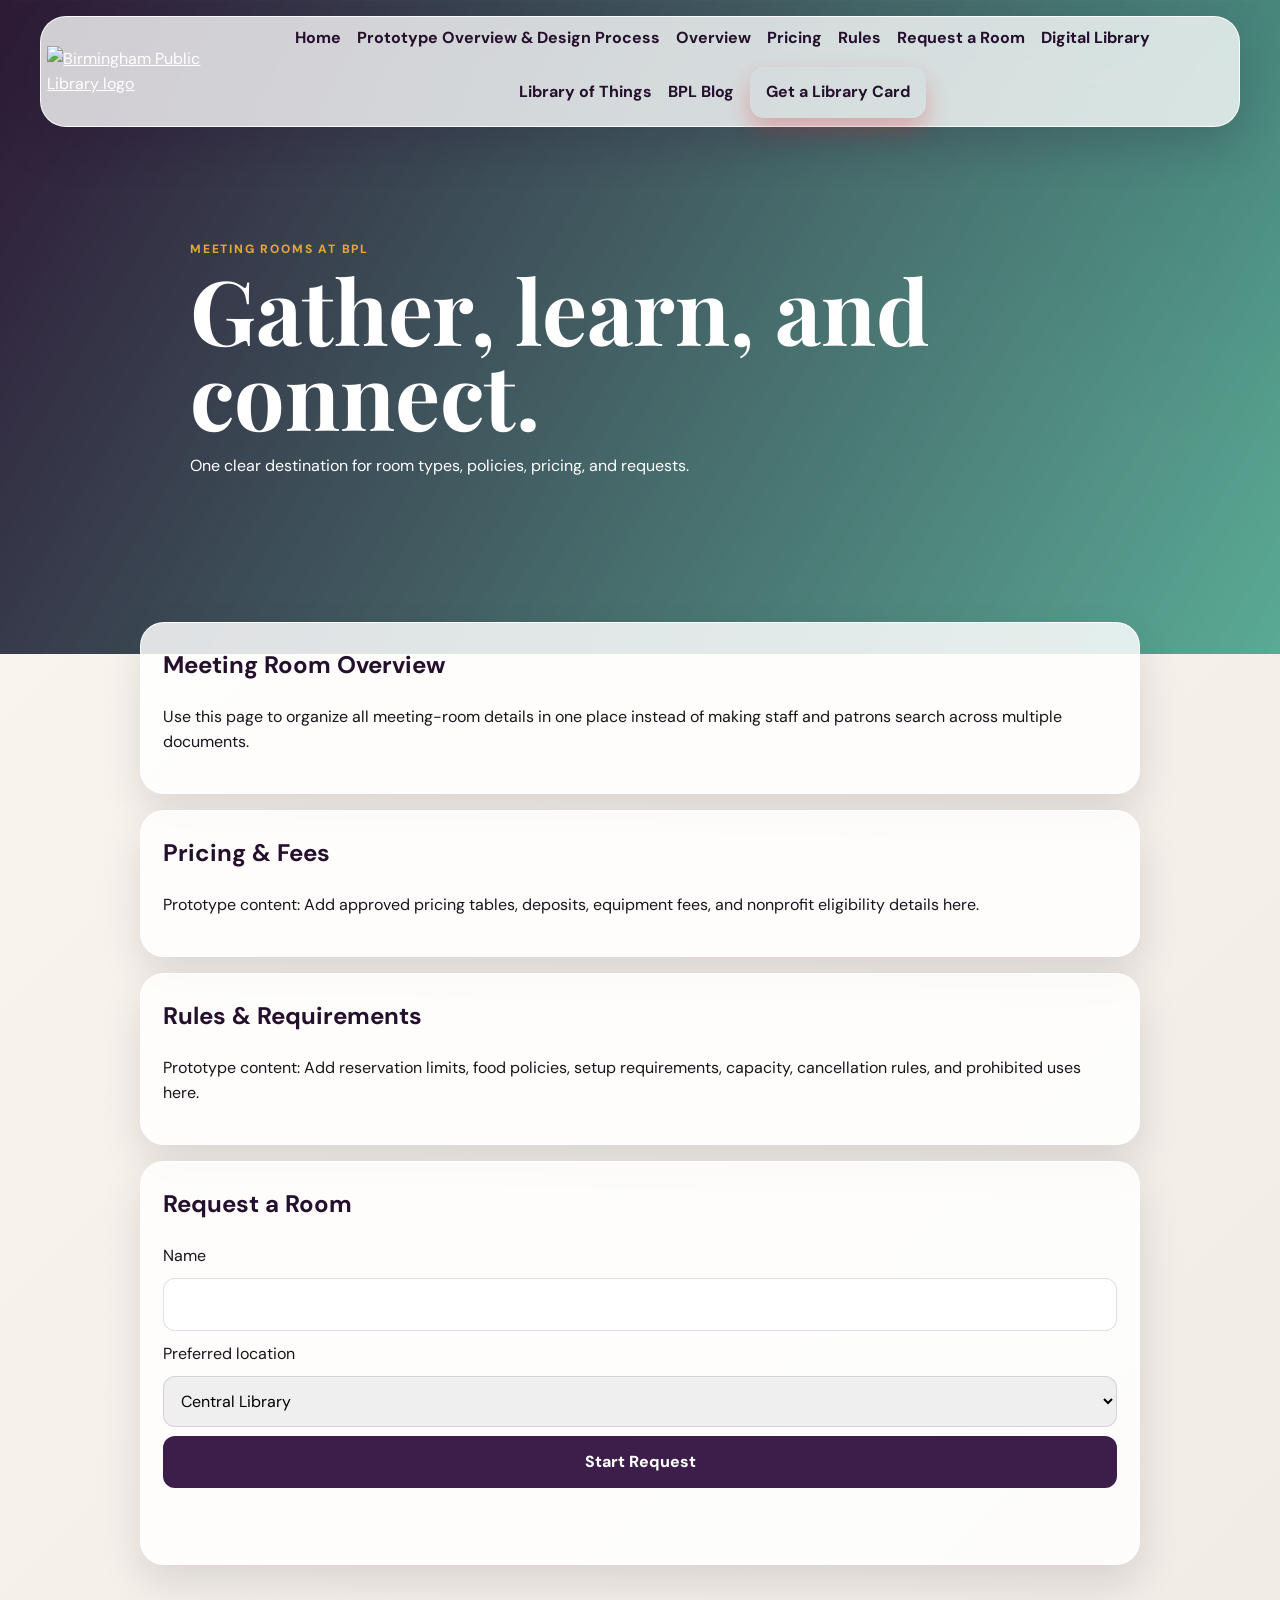
==== meeting-rooms.html @ 9a5f1c4a "Add files via upload Initial website prototype" ====
<!DOCTYPE html>
<html lang="en">
<head>
  <meta charset="UTF-8" />
  <meta name="viewport" content="width=device-width, initial-scale=1.0" />
  <title>BPL Meeting Rooms | Prototype</title>
  <link rel="stylesheet" href="styles.css" />
</head>
<body class="interior-page">
  <header class="interior-hero">
    <nav class="topbar" aria-label="Main navigation">
      <a class="brand" href="index.html">
        <img src="assets/bpl-logo.png" alt="Birmingham Public Library logo" />
      </a>
      <div class="nav-links open">
        <a href="index.html">Home</a>
        <a href="aboutbpl.html">Prototype Overview & Design Process</a>
        <a href="#overview">Overview</a>
        <a href="#pricing">Pricing</a>
        <a href="#rules">Rules</a>
        <a href="#request">Request a Room</a>
         <a href="index.html#digital">Digital Library</a>
        <a href="https://jeffa.na.iiivega.com/search?query=Library%20of%20Things&searchType=everything&pageSize=40&universalLimiterIds=at_library&pageNum=0" target="_blank"
   rel="noopener noreferrer">Library of Things</a>
        <a href="https://bplolinenews.blogspot.com/" target="_blank"
   rel="noopener noreferrer">BPL Blog</a>
        <a class="nav-cta" href="index.html#card">Get a Library Card</a>
      </div>
    </nav>

    <div class="interior-copy">
      <p class="eyebrow">Meeting rooms at BPL</p>
      <h1>Gather, learn, and connect.</h1>
      <p>One clear destination for room types, policies, pricing, and requests.</p>
    </div>
  </header>

  <main class="interior-main">
    <section class="interior-card" id="overview">
      <h2>Meeting Room Overview</h2>
      <p>Use this page to organize all meeting-room details in one place instead of making staff and patrons search across multiple documents.</p>
    </section>

    <section class="interior-card" id="pricing">
      <h2>Pricing & Fees</h2>
      <p>Prototype content: Add approved pricing tables, deposits, equipment fees, and nonprofit eligibility details here.</p>
    </section>

    <section class="interior-card" id="rules">
      <h2>Rules & Requirements</h2>
      <p>Prototype content: Add reservation limits, food policies, setup requirements, capacity, cancellation rules, and prohibited uses here.</p>
    </section>

    <section class="interior-card" id="request">
      <h2>Request a Room</h2>
      <form id="room-form">
        <label for="requester-name">Name</label>
        <input id="requester-name" type="text" required />

        <label for="room-location">Preferred location</label>
        <select id="room-location">
          <option>Central Library</option>
          <option>Five Points West</option>
          <option>Avondale Library</option>
        </select>

        <button type="submit">Start Request</button>
      </form>
      <p id="room-message" class="status-message" aria-live="polite"></p>
    </section>
  </main>

  <script>
    document.querySelector('#room-form').addEventListener('submit', function(event) {
      event.preventDefault();
      const name = document.querySelector('#requester-name').value.trim();
      document.querySelector('#room-message').textContent =
        `Thank you, ${name}. Your demo room request has started.`;
    });
  </script>

  <button
  id="back-to-top"
  class="back-to-top"
  type="button"
  aria-label="Back to top"
  title="Back to top"
>
  ↑
</button>
  <script src="script.js"></script>

</body>
</html>
---- styles.css ----
@import url('https://fonts.googleapis.com/css2?family=DM+Sans:wght@400;500;600;700&family=Playfair+Display:wght@700;800&display=swap');

:root {
  --bpl-red: #d71920;
  --plum: #3d1e4a;
  --plum-deep: #24102d;
  --jade: #1e8f74;
  --jade-dark: #126651;
  --teal: #1f6d7a;
  --gold: #e0a83a;
  --cream: #f6f0e8;
  --rose: #c66a72;
  --ink: #17151b;
  --muted: #69636e;
  --white: #ffffff;
  --glass: rgba(255,255,255,0.17);
  --glass-light: rgba(255,255,255,0.72);
  --glass-border: rgba(255,255,255,0.34);
  --shadow: 0 25px 70px rgba(36,16,45,0.22);
}

* {
  box-sizing: border-box;
}

html {
  scroll-behavior: smooth;
  scroll-padding-top: 10rem;
}

body {
  margin: 0;
  font-family: 'DM Sans', Arial, sans-serif;
  color: var(--ink);
  background:
    radial-gradient(circle at top left, rgba(61,30,74,0.22), transparent 30rem),
    radial-gradient(circle at top right, rgba(30,143,116,0.18), transparent 28rem),
    linear-gradient(135deg, #fbf7f0, #f4eee8 55%, #edf5f1);
  line-height: 1.6;
}

a {
  color: inherit;
}

button,
input,
select {
  font: inherit;
}

button {
  cursor: pointer;
}

.skip-link {
  position: absolute;
  left: -999px;
  top: 0;
  padding: 1rem;
  background: #000;
  color: #fff;
  z-index: 100;
}

.skip-link:focus {
  left: 1rem;
  top: 1rem;
}

.visually-hidden {
  position: absolute;
  width: 1px;
  height: 1px;
  overflow: hidden;
  clip: rect(0 0 0 0);
  white-space: nowrap;
}

.hero {
  min-height: 920px;
  padding: 10rem clamp(1rem, 4vw, 4rem) 8rem;
  color: #fff;
  position: relative;
  overflow: hidden;
  padding-bottom: 8rem;
  background:
    linear-gradient(120deg, rgba(36,16,45,0.96), rgba(61,30,74,0.86) 40%, rgba(30,143,116,0.72) 100%),
    url('Images/BPLPhotoBuilding.jpg');
  background-size: cover;
  background-position: center;
}

.hero::before {
  content: '';
  position: absolute;
  inset: 0;
  background:
    radial-gradient(circle at 75% 22%, rgba(224,168,58,0.32), transparent 16rem),
    radial-gradient(circle at 14% 72%, rgba(215,25,32,0.18), transparent 18rem);
}

.hero::after {
  content: '';
  position: absolute;
  left: -10%;
  right: -10%;
  bottom: -100px;
  height: 200px;
  background: #f4eee8;
  transform: rotate(-3deg);
}

.topbar {
  position: fixed;
  top: 1rem;
  left: 50%;
  transform: translateX(-50%);
  width: min(1200px, calc(100% - 2rem));
  z-index: 1000;
  display: grid;
  grid-template-columns: auto 1fr auto;
  gap: 1.3rem;
  align-items: center;
  background: rgba(255,255,255,0.78);
  border: 1px solid rgba(255,255,255,0.88);
  border-radius: 26px;
  padding: 0.5rem 0.4rem;
  box-shadow: 0 18px 45px rgba(36,16,45,0.2);
  backdrop-filter: blur(18px);
}

.brand img {
  display: block;
  width: 165px;
}

.nav-links {
  display: flex;
  justify-content: center;
  align-items: center;
  gap: 1rem;
  flex-wrap: wrap;
}

.nav-links > a,
.dropdown-toggle {
  border: none;
  background: transparent;
  text-decoration: none;
  color: var(--plum-deep);
  font-weight: 700;
}

.nav-links > a:hover,
.nav-links > a:focus,
.dropdown-toggle:hover,
.dropdown-toggle:focus {
  color: var(--bpl-red);
}

.dropdown {
  position: relative;
}

.dropdown-toggle::after {
  content: ' ▾';
}

.dropdown-menu {
  position: absolute;
  top: calc(100% - 1px);
  left: 0;
  min-width: 245px;
  display: none;
  padding: 0.55rem;
  border-radius: 18px;
  background: rgba(255,255,255,0.92);
  box-shadow: 0 20px 45px rgba(36,16,45,0.22);
  border: 1px solid rgba(61,30,74,0.12);
  backdrop-filter: blur(18px);
}

.dropdown:hover .dropdown-menu,
.dropdown:focus-within .dropdown-menu,
.dropdown.open .dropdown-menu {
  display: grid;
}

.dropdown-menu a {
  text-decoration: none;
  color: var(--plum-deep);
  padding: 0.7rem 0.8rem;
  border-radius: 12px;
  font-weight: 700;
}

.dropdown-menu a:hover,
.dropdown-menu a:focus {
  background: #f4ecf6;
  color: var(--bpl-red);
}

.nav-cta {
  text-decoration: none;
  padding: 0.8rem 1rem;
  color: #fff;
  background: var(--bpl-red);
  border-radius: 14px;
  font-weight: 800;
  box-shadow: 0 12px 25px rgba(215,25,32,0.28);
}

.menu-toggle {
  display: none;
  border: none;
  border-radius: 14px;
  background: var(--plum);
  color: #fff;
  padding: 0.75rem 0.9rem;
  font-weight: 800;
}

.hero-grid {
  position: relative;
  z-index: 4;
  max-width: 1260px;
  margin: 5.7rem auto 0;
  margin-top: clamp(4rem, 10vw, 6.5rem);
  padding-top: 4rem;
  display: grid;
  grid-template-columns: 1.1fr 1fr;
 gap: clamp(2rem, 5vw, 6rem);
  align-items: start;
}

.hero-copy {
  padding-top: 1rem;
}

.eyebrow {
  margin: 0 0 0.45rem;
  text-transform: uppercase;
  letter-spacing: 0.15em;
  font-size: 0.75rem;
  font-weight: 800;
  color: var(--gold);
}

.eyebrow.dark {
  color: var(--plum);
}

.eyebrow.light {
  color: #ffe3a3;
}

.hero-copy h1,
.section-heading h2,
.program-heading h2,
.feature-grid h2,
.blog-section h2,
.card-section h2 {
  font-family: 'Playfair Display', Georgia, serif;
}

.hero-copy h1 {
  margin: 0;
  max-width: 760px;
  font-size: clamp(3.3rem, 7vw, 6.7rem);
  line-height: 0.94;
}

.hero-text {
  max-width: 650px;
  font-size: clamp(1.05rem, 1.8vw, 1.3rem);
  color: rgba(255,255,255,0.9);
}

.hero-actions {
  display: flex;
  gap: 0.8rem;
  flex-wrap: wrap;
  margin-top: 1.5rem;
}

.button {
  display: inline-block;
  text-decoration: none;
  border-radius: 14px;
  padding: 0.9rem 1.1rem;
  font-weight: 800;
}

.button.primary {
  background: var(--gold);
  color: var(--plum-deep);
  box-shadow: 0 14px 32px rgba(224,168,58,0.28);
}

.button.secondary {
  background: #fff;
  color: var(--plum-deep);
}

.glass-button {
  border: 1px solid rgba(255,255,255,0.35);
  color: #fff;
  background: rgba(255,255,255,0.11);
  backdrop-filter: blur(14px);
}
S
.glass-panel {
  border-radius: 30px;
  padding: clamp(1.1rem, 3vw, 1.8rem);
  border: 1px solid var(--glass-border);
  box-shadow: var(--shadow);
  backdrop-filter: blur(20px);
}

#catalog {
    scroll-margin-top: 12rem;
}

.catalog-panel {
  background: rgba(255,255,255,0.72);
  color: var(--plum-deep);
  margin-top: -5rem;
}

.catalog-panel h2,
.wifi-card h2 {
  margin: 0 0 0.9rem;
  font-size: clamp(1.7rem, 3vw, 2.5rem);
}

.search-row {
  display: flex;
  gap: 0.6rem;
}

.search-row input {
  flex: 1;
  min-width: 0;
  border: 1px solid rgba(61,30,74,0.12);
  border-radius: 15px;
  padding: 1rem;
  background: rgba(255,255,255,0.9);
}

.search-row button {
  border: none;
  border-radius: 15px;
  padding: 0 1.2rem;
  background: var(--jade);
  color: #fff;
  font-weight: 800;
}

.quick-searches {
  display: flex;
  gap: 0.55rem;
  flex-wrap: wrap;
  margin-top: 0.8rem;
}

.quick-searches button {
  border: none;
  background: transparent;
  color: var(--plum);
  font-weight: 700;
}

.quick-searches button:hover,
.quick-searches button:focus {
  color: var(--bpl-red);
}

.wifi-card {
  grid-column: 2;
  display: grid;
  grid-template-columns: 1fr auto;
  gap: 1rem;
  align-items: center;
  padding: 1.4rem;
  border-radius: 30px;
  background:
    linear-gradient(135deg, rgba(30,143,116,0.92), rgba(31,109,122,0.86));
  box-shadow: var(--shadow);
}

.qr-wrap {
  text-align: center;
  background: #fff;
  padding: 0.75rem;
  border-radius: 20px;
}

.qr-wrap img {
  width: 135px;
  display: block;
}

.qr-wrap small {
  color: var(--plum-deep);
  font-weight: 800;
}

.status-message {
  min-height: 1.35em;
  font-weight: 700;
}

main {
  width: min(1260px, calc(100% - 2rem));
  margin: -3.2rem auto 0;
  position: relative;
  z-index: 7;
}

.utility-strip,
.program-section,
.card-section {
  background: rgba(255,255,255,0.78);
  border: 1px solid rgba(255,255,255,0.92);
  border-radius: 30px;
  padding: clamp(1.1rem, 3vw, 1.8rem);
  box-shadow: 0 24px 60px rgba(36,16,45,0.14);
  backdrop-filter: blur(15px);
}

section {
  scroll-margin-top: 10rem;
}

.section-heading {
  margin-bottom: 1rem;
}

.section-heading h2,
.program-heading h2 {
  margin: 0;
  color: var(--plum-deep);
  font-size: clamp(2rem, 4vw, 3.2rem);
}

.utility-grid {
  display: grid;
  grid-template-columns: repeat(6, 1fr);
  gap: 0.85rem;
}

.utility-card {
  min-height: 155px;
  display: block;
  text-decoration: none;
  color: #fff;
  border-radius: 24px;
  padding: 1rem;
  box-shadow: 0 18px 38px rgba(36,16,45,0.16);
  transition: transform 0.18s ease, box-shadow 0.18s ease;
}

.utility-card:hover,
.utility-card:focus {
  transform: translateY(-5px);
  box-shadow: 0 26px 52px rgba(36,16,45,0.25);
}

.utility-card span {
  display: block;
  font-size: 2rem;
  margin-bottom: 0.8rem;
}

.utility-card strong,
.utility-card small {
  display: block;
}

.utility-card small {
  opacity: 0.9;
}

.plum { background: linear-gradient(135deg, var(--plum), #6c3b78); }
.jade { background: linear-gradient(135deg, var(--jade-dark), var(--jade)); }
.gold { background: linear-gradient(135deg, #c58b1f, var(--gold)); color: var(--plum-deep); }
.rose { background: linear-gradient(135deg, #9a4851, var(--rose)); }
.ink { background: linear-gradient(135deg, #15151b, #3d3b42); }
.teal { background: linear-gradient(135deg, #19525e, var(--teal)); }

.program-section {
  margin-top: 2rem;
}

.program-heading {
  display: flex;
  justify-content: space-between;
  gap: 1.5rem;
  align-items: end;
}

.branch-filter span {
  display: block;
  font-weight: 700;
  margin-bottom: 0.35rem;
}

.branch-filter select {
  min-width: 220px;
  border: 1px solid rgba(61,30,74,0.14);
  border-radius: 14px;
  padding: 0.8rem;
  background: #fff;
}

.branch-grid {
  margin-top: 1.2rem;
  display: grid;
  grid-template-columns: repeat(3, 1fr);
  gap: 1rem;
}

.branch-card {
  position: relative;
  overflow: hidden;
  min-height: 235px;
  padding: 1.2rem;
  border-radius: 24px;
  background:
    linear-gradient(145deg, rgba(255,255,255,0.9), rgba(246,240,232,0.82));
  border: 1px solid rgba(61,30,74,0.09);
  box-shadow: 0 16px 35px rgba(36,16,45,0.10);
}

.branch-number {
  position: absolute;
  right: 0.9rem;
  top: 0.4rem;
  font-family: 'Playfair Display', serif;
  font-size: 4.5rem;
  font-weight: 800;
  color: rgba(61,30,74,0.08);
}

.branch-card h3 {
  margin-top: 2.1rem;
  font-size: 1.35rem;
  color: var(--plum-deep);
}

.branch-card p {
  color: var(--muted);
}

.branch-card button,
.database-feature button,
.blog-intro button,
.card-section button {
  border: none;
  border-radius: 12px;
  background: var(--plum);
  color: #fff;
  padding: 0.72rem 0.9rem;
  font-weight: 800;
}

.branch-card button:hover,
.branch-card button:focus,
.database-feature button:hover,
.database-feature button:focus,
.blog-intro button:hover,
.blog-intro button:focus,
.card-section button:hover,
.card-section button:focus {
  background: var(--bpl-red);
}

.feature-grid {
  display: grid;
  grid-template-columns: 1.15fr 0.85fr;
  gap: 1.2rem;
  margin-top: 2rem;
}

.database-feature,
.things-feature {
  border-radius: 30px;
  padding: clamp(1.2rem, 3vw, 2rem);
  box-shadow: 0 24px 60px rgba(36,16,45,0.16);
}

.database-feature {
  color: #fff;
  display: grid;
  grid-template-columns: 1fr auto;
  gap: 1.2rem;
  background:
    linear-gradient(135deg, rgba(61,30,74,0.96), rgba(30,143,116,0.78)),
    url('Images/LinnHenley.jpg');
  background-size: cover;
  background-position: center;
}

.database-feature h2,
.things-feature h2,
.blog-section h2,
.card-section h2 {
  margin: 0;
  font-size: clamp(2rem, 4vw, 3.4rem);
}

.database-orbit {
  display: grid;
  align-content: center;
  gap: 0.65rem;
}

.database-orbit span {
  display: block;
  min-width: 140px;
  padding: 0.75rem;
  border-radius: 999px;
  text-align: center;
  background: rgba(255,255,255,0.14);
  border: 1px solid rgba(255,255,255,0.24);
  backdrop-filter: blur(12px);
}

.database-feature h2 a {
  color: inherit;
  text-decoration: none;
}

.database-feature h2 a:hover {
  text-decoration: none;
  color: #ffffff;
}

.things-feature {
  background: rgba(255,255,255,0.82);
  border: 1px solid rgba(255,255,255,0.92);
}

.thing-list {
  display: grid;
  gap: 0.65rem;
  margin-top: 1rem;
}

.thing-list button {
  border: 1px solid rgba(61,30,74,0.11);
  border-radius: 14px;
  background: #fff;
  padding: 0.85rem;
  text-align: left;
  font-weight: 800;
}

.thing-list button:hover,
.thing-list button:focus {
  background: #edf7f3;
  color: var(--jade-dark);
}

.blog-section {
  margin-top: 2rem;
  display: grid;
  grid-template-columns: 0.75fr 1.25fr;
  gap: 1.2rem;
  border-radius: 32px;
  padding: clamp(1.2rem, 3vw, 2rem);
  color: #fff;
  background:
    linear-gradient(120deg, rgba(36,16,45,0.97), rgba(31,109,122,0.82)),
    url('Images/bplblog.jpeg');
  background-size: cover;
  background-position: center;
}

.blog-cards {
  display: grid;
  gap: 0.85rem;
}

.blog-cards article {
  padding: 1rem;
  border-radius: 20px;
  background: rgba(255,255,255,0.13);
  border: 1px solid rgba(255,255,255,0.2);
  backdrop-filter: blur(15px);
}

.blog-cards article span {
  color: #ffe3a3;
  font-size: 0.76rem;
  text-transform: uppercase;
  letter-spacing: 0.1em;
  font-weight: 800;
}

.blog-cards h3 {
  margin: 0.4rem 0 0.2rem;
}

.blog-cards p {
  margin: 0;
  color: rgba(255,255,255,0.86);
}

.card-section {
  margin-top: 2rem;
  display: grid;
  grid-template-columns: 1fr 1fr;
  gap: 1.3rem;
  align-items: center;
}

#card-form {
  display: grid;
  gap: 0.55rem;
}

#card-form input {
  border: 1px solid rgba(61,30,74,0.13);
  border-radius: 12px;
  padding: 0.8rem;
}

.footer {
  margin-top: 2.5rem;
  text-align: center;
  padding: 2rem;
  color: #fff;
  background: var(--plum-deep);
}

.footer img {
  width: 145px;
  padding: 0.45rem;
  border-radius: 14px;
  background: #fff;
}

/*No Underline on Link for Library of Things*/

.no-underline {
    text-decoration: none;
}

@media (max-width: 1080px) {
  .topbar {
    grid-template-columns: auto auto;
  }

  .menu-toggle {
    display: block;
    justify-self: end;
  }

  .nav-links {
    display: none;
    grid-column: 1 / -1;
    flex-direction: column;
    align-items: stretch;
  }

  .nav-links.open {
    display: flex;
  }

  .nav-cta {
    display: none;
  }

  .dropdown-menu {
    position: static;
    margin-top: 0.5rem;
  }

  .hero-grid {
    grid-template-columns: 1fr 1fr;
  }

  .hero-copy {
    grid-column: 1 / -1;
  }

  .wifi-card {
    grid-column: auto;
  }

  .utility-grid {
    grid-template-columns: repeat(3, 1fr);
  }

  .branch-grid {
    grid-template-columns: repeat(2, 1fr);
  }

  .feature-grid,
  .blog-section,
  .card-section {
    grid-template-columns: 1fr;
  }
}

@media (max-width: 700px) {
  .brand img {
    width: 135px;
  }

  .hero {
    min-height: 1050px;
    padding-inline: 0.8rem;
  }

  .hero-grid {
    grid-template-columns: 1fr;
    margin-top: 3rem;
  }

  .wifi-card {
    grid-template-columns: 1fr;
  }

  .qr-wrap {
    justify-self: start;
  }

  .utility-grid,
  .branch-grid {
    grid-template-columns: 1fr;
  }

  .program-heading {
    display: block;
  }

  .branch-filter {
    display: block;
    margin-top: 1rem;
  }

  .branch-filter select {
    width: 100%;
  }

  .database-feature {
    grid-template-columns: 1fr;
  }

  .search-row {
    flex-direction: column;
  }

  .search-row button {
    padding: 0.9rem;
  }
}

.interior-page {
  background:
    radial-gradient(circle at top right, rgba(30,143,116,0.18), transparent 28rem),
    linear-gradient(135deg, #fbf7f0, #f1ece6);
}

.interior-hero {
  min-height: 430px;
  padding: 10rem clamp(1rem, 4vw, 4rem) 10rem;
  color: #fff;
  background:
    linear-gradient(120deg, rgba(36,16,45,0.96), rgba(30,143,116,0.72)),
    url('https://images.unsplash.com/photo-1497366811353-6870744d04b2?auto=format&fit=crop&w=1800&q=85');
  background-size: cover;
  background-position: center;
}

.interior-copy {
  max-width: 900px;
  margin: 5rem auto 0;
}

.interior-copy h1 {
  margin: 0;
  font-family: 'Playfair Display', serif;
  font-size: clamp(3rem, 7vw, 6rem);
  line-height: 0.95;
}

.interior-main {
  width: min(1000px, calc(100% - 2rem));
  margin: -2rem auto 3rem;
  position: relative;
  z-index: 3;
}

.interior-card {
  margin-bottom: 1rem;
  padding: 1.4rem;
  border-radius: 24px;
  background: rgba(255,255,255,0.84);
  border: 1px solid rgba(255,255,255,0.94);
  box-shadow: 0 18px 42px rgba(36,16,45,0.12);
}

.interior-card h2 {
  margin-top: 0;
  color: var(--plum-deep);
}

#room-form {
  display: grid;
  gap: 0.6rem;
}

#room-form input,
#room-form select {
  border: 1px solid rgba(61,30,74,0.14);
  border-radius: 12px;
  padding: 0.8rem;
}

#room-form button {
  border: none;
  border-radius: 12px;
  background: var(--plum);
  color: #fff;
  padding: 0.8rem;
  font-weight: 800;
}

/* ABOUT PAGE LAYOUT */

.about-page {
  width: min(1200px, 92%);
  margin: 0 auto;
  padding: 4rem 0;
  display: grid;
  grid-template-columns: repeat(2, minmax(0, 1fr));
  gap: 2rem;
}


/* LARGE ABOUT CARDS */

.about-feature-card {
  position: relative;
  overflow: hidden;
  padding: clamp(1.75rem, 4vw, 3rem);
  border-radius: 28px;
  border: 1px solid rgba(255, 255, 255, 0.28);
  box-shadow: 0 22px 55px rgba(15, 23, 42, 0.2);
  backdrop-filter: blur(18px);
  -webkit-backdrop-filter: blur(18px);
}

.about-feature-card h1,
.about-feature-card h2,
.about-feature-card h3,
.about-feature-card p,
.about-feature-card li {
  color: inherit;
}

.about-feature-card h1 {
  max-width: 700px;
  margin: 0.5rem 0 1rem;
  font-size: clamp(2.2rem, 5vw, 4.2rem);
  line-height: 1.05;
}

.about-feature-card h2 {
  margin: 0 0 1rem;
  font-size: clamp(1.7rem, 3vw, 2.4rem);
}

.about-feature-card h3 {
  margin: 0 0 0.5rem;
  font-size: 1.1rem;
}

.about-feature-card p {
  line-height: 1.7;
}

.about-intro {
  max-width: 760px;
  font-size: 1.05rem;
}


/* CARD COLORS */

.about-blue {
  grid-column: 1 / -1;
  color: #ffffff;
  background:
    linear-gradient(
      135deg,
      rgba(16, 65, 122, 0.97),
      rgba(35, 111, 164, 0.9)
    );
}

.about-green {
  color: #ffffff;
  background:
    linear-gradient(
      135deg,
      rgba(20, 104, 82, 0.96),
      rgba(52, 142, 108, 0.9)
    );
}

.about-burgundy {
  color: #ffffff;
  background:
    linear-gradient(
      135deg,
      rgba(111, 35, 55, 0.97),
      rgba(153, 56, 73, 0.9)
    );
}

.about-gold {
  grid-column: 1 / -1;
  color: #2c2518;
  background:
    linear-gradient(
      135deg,
      rgba(232, 190, 84, 0.96),
      rgba(247, 218, 139, 0.92)
    );
}


/* EYEBROW AND CARD NUMBERS */

.about-feature-card .eyebrow {
  margin: 0;
  color: inherit;
  font-weight: 700;
  letter-spacing: 0.14em;
  text-transform: uppercase;
}

.about-card-number {
  position: absolute;
  top: 1.25rem;
  right: 1.5rem;
  margin: 0;
  font-size: 3.5rem;
  font-weight: 800;
  line-height: 1;
  opacity: 0.18;
}


/* SMALL CARDS INSIDE LARGE CARDS */

.about-mini-grid {
  display: grid;
  grid-template-columns: repeat(2, minmax(0, 1fr));
  gap: 1rem;
  margin-top: 1.5rem;
}

.about-mini-card {
  padding: 1.25rem;
  border-radius: 18px;
  background: rgba(255, 255, 255, 0.14);
  border: 1px solid rgba(255, 255, 255, 0.24);
}

.about-mini-card p {
  margin-bottom: 0;
}


/* FEATURE LIST */

.about-feature-list {
  display: grid;
  gap: 0;
}

.about-feature-item {
  padding: 1.1rem 0;
  border-bottom: 1px solid rgba(255, 255, 255, 0.24);
}

.about-feature-item:last-child {
  border-bottom: none;
}

.about-feature-item p {
  margin-bottom: 0;
}


/* TECHNOLOGY PILLS */

.technology-grid {
  display: flex;
  flex-wrap: wrap;
  gap: 0.8rem;
  margin-top: 1.5rem;
}

.technology-grid span {
  padding: 0.75rem 1rem;
  border-radius: 999px;
  background: rgba(255, 255, 255, 0.42);
  border: 1px solid rgba(68, 52, 16, 0.18);
  font-weight: 700;
}


/* DIVIDER */

.about-section-divider {
  width: 100%;
  height: 1px;
  margin: 2rem 0;
  background: currentColor;
  opacity: 0.22;
}


/* FUTURE ENHANCEMENTS */

.future-list {
  display: grid;
  grid-template-columns: repeat(2, minmax(0, 1fr));
  gap: 0.8rem 2rem;
  margin: 1.25rem 0 0;
  padding-left: 1.25rem;
}

.future-list li {
  line-height: 1.5;
}


/* HOVER EFFECT */

.about-feature-card {
  transition:
    transform 0.25s ease,
    box-shadow 0.25s ease;
}

.about-feature-card:hover {
  transform: translateY(-5px);
  box-shadow: 0 28px 65px rgba(15, 23, 42, 0.27);
}


/* RESPONSIVE DESIGN */

@media (max-width: 800px) {

  .about-page {
    grid-template-columns: 1fr;
    padding: 2rem 0;
  }

  .about-blue,
  .about-gold {
    grid-column: auto;
  }

  .about-mini-grid,
  .future-list {
    grid-template-columns: 1fr;
  }

  .about-feature-card {
    border-radius: 22px;
  }

}

/* BACK TO TOP BUTTON */

.back-to-top {
  position: fixed;
  right: 1.5rem;
  bottom: 1.5rem;
  z-index: 1000;

  width: 3.25rem;
  height: 3.25rem;

  display: flex;
  align-items: center;
  justify-content: center;

  border: 1px solid rgba(255, 255, 255, 0.35);
  border-radius: 50%;

  background: rgba(61, 30, 74, 0.92);
  color: #ffffff;

  font-size: 1.4rem;
  font-weight: 700;

  box-shadow: 0 10px 25px rgba(0, 0, 0, 0.25);
  cursor: pointer;

  opacity: 0;
  visibility: hidden;
  transform: translateY(1rem);

  transition:
    opacity 0.25s ease,
    visibility 0.25s ease,
    transform 0.25s ease,
    background-color 0.25s ease;
}

.back-to-top.is-visible {
  opacity: 1;
  visibility: visible;
  transform: translateY(0);
}

.back-to-top:hover {
  background: #7a2459;
  transform: translateY(-3px);
}

.back-to-top:focus-visible {
  outline: 3px solid #f2b94b;
  outline-offset: 3px;
}

@media (prefers-reduced-motion: reduce) {
  .back-to-top {
    transition: none;
  }
}
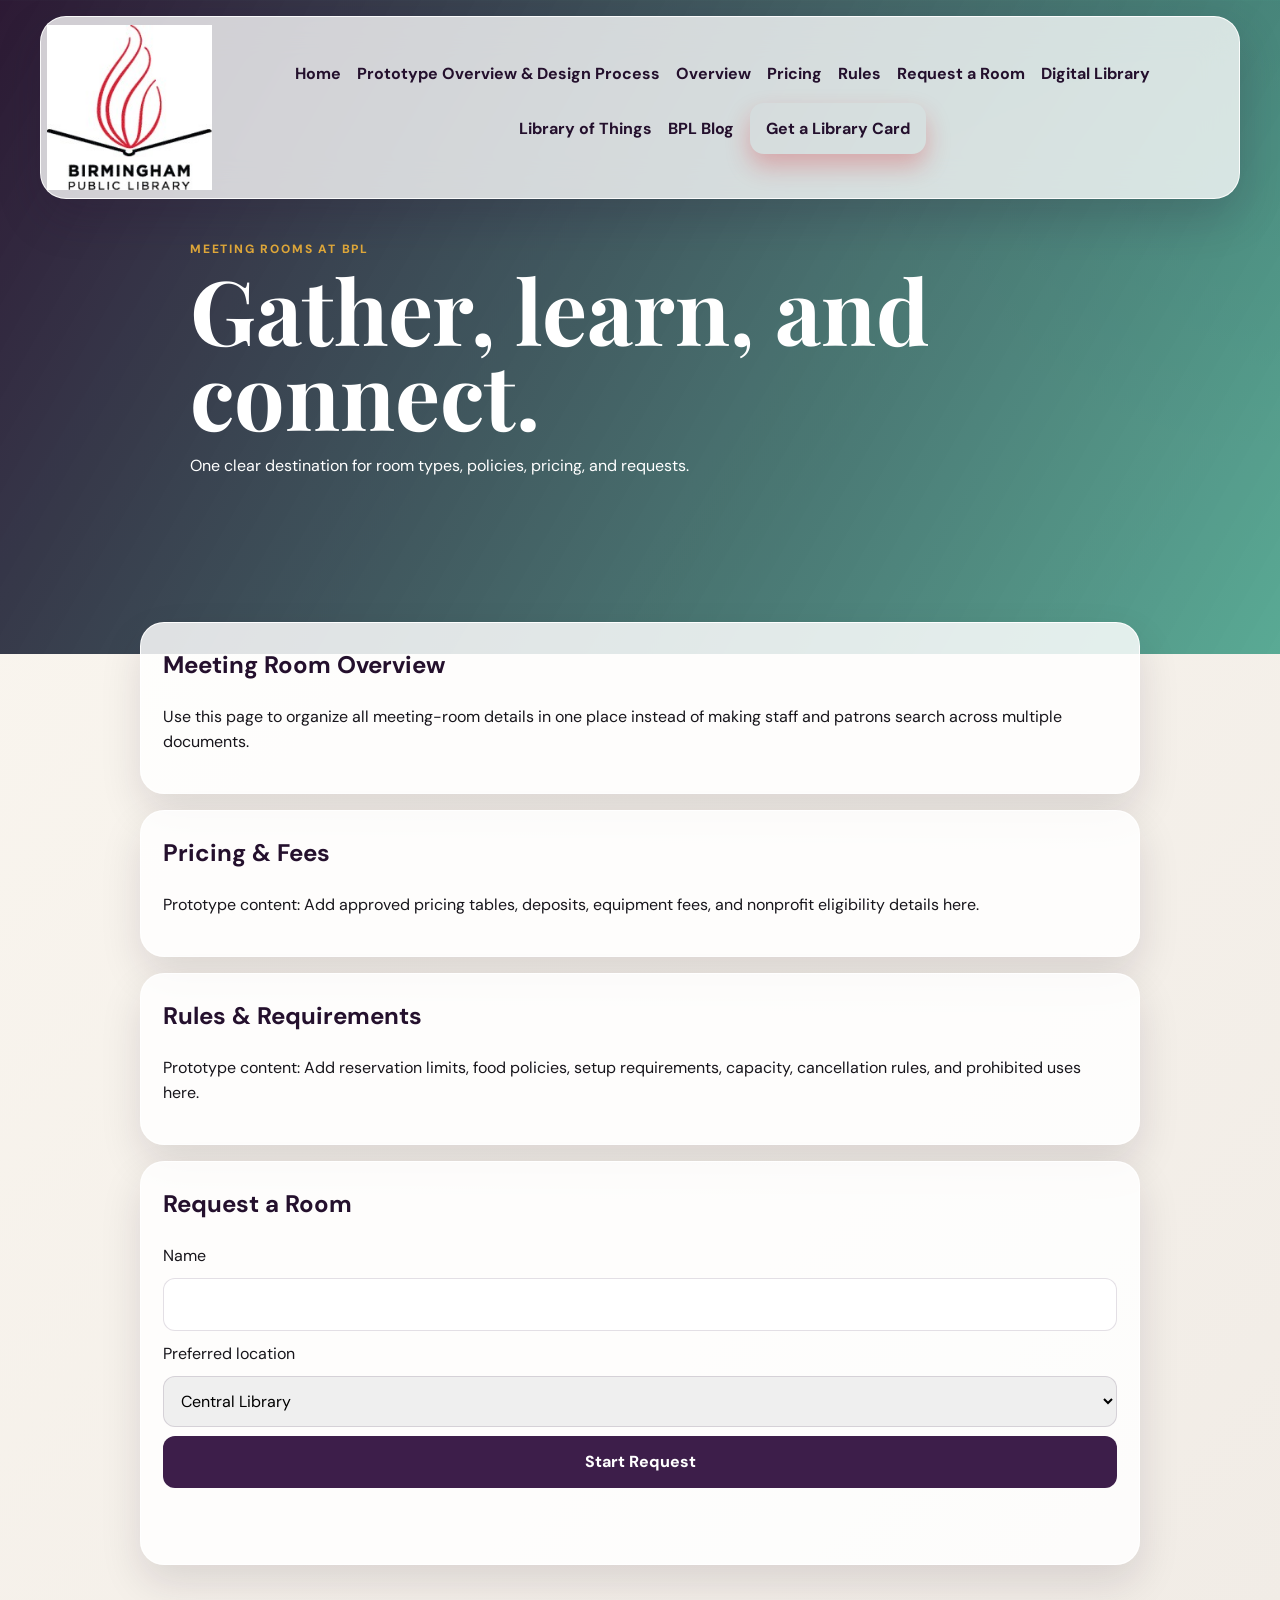
==== commit 0ad3682c: "Add files via upload" ====
--- a/meeting-rooms.html
+++ b/meeting-rooms.html
@@ -12,7 +12,15 @@
       <a class="brand" href="index.html">
         <img src="assets/bpl-logo.png" alt="Birmingham Public Library logo" />
       </a>
-      <div class="nav-links open">
+
+      <button class="menu-toggle"
+        type="button"
+        aria-expanded="false"
+        aria-controls="meeting-nav">
+  Menu
+</button>
+
+      <div class="nav-links" id="meeting-nav">
         <a href="index.html">Home</a>
         <a href="aboutbpl.html">Prototype Overview & Design Process</a>
         <a href="#overview">Overview</a>
@@ -90,5 +98,17 @@
 </button>
   <script src="script.js"></script>
 
+  <script>
+  const menuButton = document.querySelector('.menu-toggle');
+  const navLinks = document.querySelector('.nav-links');
+
+  if (menuButton && navLinks) {
+    menuButton.addEventListener('click', () => {
+      const isOpen = navLinks.classList.toggle('open');
+      menuButton.setAttribute('aria-expanded', isOpen);
+    });
+  }
+</script>
+
 </body>
 </html>
--- a/styles.css
+++ b/styles.css
@@ -1240,4 +1240,1477 @@
   .back-to-top {
     transition: none;
   }
+}
+
+/* Smaller phones */
+@media (max-width: 600px) {
+  /* additional tweaks for small screens */
+}
+
+/* iPad portrait and smaller tablets */
+@media (max-width: 900px) {
+
+  /* Header and navigation */
+  .header-inner,
+  .nav-container {
+    width: 100%;
+    flex-direction: column;
+    align-items: stretch;
+  }
+
+  nav {
+    width: 100%;
+    height: auto;
+    max-height: none;
+  }
+
+  nav ul {
+    display: flex;
+    flex-direction: column;
+    width: 100%;
+    gap: 0.35rem;
+    padding: 0;
+    margin: 0;
+  }
+
+  nav li {
+    width: 100%;
+  }
+
+  nav a {
+    display: block;
+    width: 100%;
+    padding: 0.7rem 1rem;
+    text-align: center;
+    box-sizing: border-box;
+  }
+
+  /* Prevent dropdowns from floating over half the page */
+  .dropdown-menu {
+    position: static;
+    width: 100%;
+    min-width: 0;
+    box-shadow: none;
+    transform: none;
+  }
+
+  /* Hero and catalog area */
+  .hero,
+  .hero-content {
+    width: 100%;
+    min-height: auto;
+    height: auto;
+  }
+
+  .hero-content {
+    display: flex;
+    flex-direction: column;
+    align-items: stretch;
+  }
+
+  .catalog-search {
+  position: static !important;
+  left: auto !important;
+  right: auto !important;
+  top: auto !important;
+  bottom: auto !important;
+  transform: none !important;
+
+  width: calc(100% - 2rem) !important;
+  max-width: 700px;
+  margin: 1rem auto !important;
+  box-sizing: border-box;
+}
+
+ .catalog-search form {
+  width: 100%;
+  margin: 0;
+  box-sizing: border-box;
+}
+
+.catalog-search input,
+.catalog-search select,
+.catalog-search button {
+  max-width: 100%;
+  box-sizing: border-box;
+}
+
+header,
+.site-header,
+.main-header {
+  position: static !important;
+  height: auto !important;
+}
+
+main,
+.meeting-room-page,
+.page-content {
+  padding-top: 1rem !important;
+  margin-top: 0 !important;
+}
+
+nav,
+.navbar,
+.main-nav {
+  position: static !important;
+  height: auto !important;
+  max-height: none !important;
+  overflow: visible !important;
+}
+
+@import url('https://fonts.googleapis.com/css2?family=DM+Sans:wght@400;500;600;700&family=Playfair+Display:wght@700;800&display=swap');
+
+:root {
+  --bpl-red: #d71920;
+  --plum: #3d1e4a;
+  --plum-deep: #24102d;
+  --jade: #1e8f74;
+  --jade-dark: #126651;
+  --teal: #1f6d7a;
+  --gold: #e0a83a;
+  --cream: #f6f0e8;
+  --rose: #c66a72;
+  --ink: #17151b;
+  --muted: #69636e;
+  --white: #ffffff;
+  --glass: rgba(255,255,255,0.17);
+  --glass-light: rgba(255,255,255,0.72);
+  --glass-border: rgba(255,255,255,0.34);
+  --shadow: 0 25px 70px rgba(36,16,45,0.22);
+}
+
+* {
+  box-sizing: border-box;
+}
+
+html {
+  scroll-behavior: smooth;
+  scroll-padding-top: 10rem;
+}
+
+body {
+  margin: 0;
+  font-family: 'DM Sans', Arial, sans-serif;
+  color: var(--ink);
+  background:
+    radial-gradient(circle at top left, rgba(61,30,74,0.22), transparent 30rem),
+    radial-gradient(circle at top right, rgba(30,143,116,0.18), transparent 28rem),
+    linear-gradient(135deg, #fbf7f0, #f4eee8 55%, #edf5f1);
+  line-height: 1.6;
+}
+
+a {
+  color: inherit;
+}
+
+button,
+input,
+select {
+  font: inherit;
+}
+
+button {
+  cursor: pointer;
+}
+
+.skip-link {
+  position: absolute;
+  left: -999px;
+  top: 0;
+  padding: 1rem;
+  background: #000;
+  color: #fff;
+  z-index: 100;
+}
+
+.skip-link:focus {
+  left: 1rem;
+  top: 1rem;
+}
+
+.visually-hidden {
+  position: absolute;
+  width: 1px;
+  height: 1px;
+  overflow: hidden;
+  clip: rect(0 0 0 0);
+  white-space: nowrap;
+}
+
+.hero {
+  min-height: 920px;
+  padding: 10rem clamp(1rem, 4vw, 4rem) 8rem;
+  color: #fff;
+  position: relative;
+  overflow: hidden;
+  padding-bottom: 8rem;
+  background:
+    linear-gradient(120deg, rgba(36,16,45,0.96), rgba(61,30,74,0.86) 40%, rgba(30,143,116,0.72) 100%),
+    url('Images/BPLPhotoBuilding.jpg');
+  background-size: cover;
+  background-position: center;
+}
+
+.hero::before {
+  content: '';
+  position: absolute;
+  inset: 0;
+  background:
+    radial-gradient(circle at 75% 22%, rgba(224,168,58,0.32), transparent 16rem),
+    radial-gradient(circle at 14% 72%, rgba(215,25,32,0.18), transparent 18rem);
+}
+
+.hero::after {
+  content: '';
+  position: absolute;
+  left: -10%;
+  right: -10%;
+  bottom: -100px;
+  height: 200px;
+  background: #f4eee8;
+  transform: rotate(-3deg);
+}
+
+.topbar {
+  position: fixed;
+  top: 1rem;
+  left: 50%;
+  transform: translateX(-50%);
+  width: min(1200px, calc(100% - 2rem));
+  z-index: 1000;
+  display: grid;
+  grid-template-columns: auto 1fr auto;
+  gap: 1.3rem;
+  align-items: center;
+  background: rgba(255,255,255,0.78);
+  border: 1px solid rgba(255,255,255,0.88);
+  border-radius: 26px;
+  padding: 0.5rem 0.4rem;
+  box-shadow: 0 18px 45px rgba(36,16,45,0.2);
+  backdrop-filter: blur(18px);
+}
+
+.brand img {
+  display: block;
+  width: 165px;
+}
+
+.nav-links {
+  display: flex;
+  justify-content: center;
+  align-items: center;
+  gap: 1rem;
+  flex-wrap: wrap;
+}
+
+.nav-links > a,
+.dropdown-toggle {
+  border: none;
+  background: transparent;
+  text-decoration: none;
+  color: var(--plum-deep);
+  font-weight: 700;
+}
+
+.nav-links > a:hover,
+.nav-links > a:focus,
+.dropdown-toggle:hover,
+.dropdown-toggle:focus {
+  color: var(--bpl-red);
+}
+
+.dropdown {
+  position: relative;
+}
+
+.dropdown-toggle::after {
+  content: ' ▾';
+}
+
+.dropdown-menu {
+  position: absolute;
+  top: calc(100% - 1px);
+  left: 0;
+  min-width: 245px;
+  display: none;
+  padding: 0.55rem;
+  border-radius: 18px;
+  background: rgba(255,255,255,0.92);
+  box-shadow: 0 20px 45px rgba(36,16,45,0.22);
+  border: 1px solid rgba(61,30,74,0.12);
+  backdrop-filter: blur(18px);
+}
+
+.dropdown:hover .dropdown-menu,
+.dropdown:focus-within .dropdown-menu,
+.dropdown.open .dropdown-menu {
+  display: grid;
+}
+
+.dropdown-menu a {
+  text-decoration: none;
+  color: var(--plum-deep);
+  padding: 0.7rem 0.8rem;
+  border-radius: 12px;
+  font-weight: 700;
+}
+
+.dropdown-menu a:hover,
+.dropdown-menu a:focus {
+  background: #f4ecf6;
+  color: var(--bpl-red);
+}
+
+.nav-cta {
+  text-decoration: none;
+  padding: 0.8rem 1rem;
+  color: #fff;
+  background: var(--bpl-red);
+  border-radius: 14px;
+  font-weight: 800;
+  box-shadow: 0 12px 25px rgba(215,25,32,0.28);
+}
+
+.menu-toggle {
+  display: none;
+  border: none;
+  border-radius: 14px;
+  background: var(--plum);
+  color: #fff;
+  padding: 0.75rem 0.9rem;
+  font-weight: 800;
+}
+
+.hero-grid {
+  position: relative;
+  z-index: 4;
+  max-width: 1260px;
+  margin: 5.7rem auto 0;
+  margin-top: clamp(4rem, 10vw, 6.5rem);
+  padding-top: 4rem;
+  display: grid;
+  grid-template-columns: 1.1fr 1fr;
+ gap: clamp(2rem, 5vw, 6rem);
+  align-items: start;
+}
+
+.hero-copy {
+  padding-top: 1rem;
+}
+
+.eyebrow {
+  margin: 0 0 0.45rem;
+  text-transform: uppercase;
+  letter-spacing: 0.15em;
+  font-size: 0.75rem;
+  font-weight: 800;
+  color: var(--gold);
+}
+
+.eyebrow.dark {
+  color: var(--plum);
+}
+
+.eyebrow.light {
+  color: #ffe3a3;
+}
+
+.hero-copy h1,
+.section-heading h2,
+.program-heading h2,
+.feature-grid h2,
+.blog-section h2,
+.card-section h2 {
+  font-family: 'Playfair Display', Georgia, serif;
+}
+
+.hero-copy h1 {
+  margin: 0;
+  max-width: 760px;
+  font-size: clamp(3.3rem, 7vw, 6.7rem);
+  line-height: 0.94;
+}
+
+.hero-text {
+  max-width: 650px;
+  font-size: clamp(1.05rem, 1.8vw, 1.3rem);
+  color: rgba(255,255,255,0.9);
+}
+
+.hero-actions {
+  display: flex;
+  gap: 0.8rem;
+  flex-wrap: wrap;
+  margin-top: 1.5rem;
+}
+
+.button {
+  display: inline-block;
+  text-decoration: none;
+  border-radius: 14px;
+  padding: 0.9rem 1.1rem;
+  font-weight: 800;
+}
+
+.button.primary {
+  background: var(--gold);
+  color: var(--plum-deep);
+  box-shadow: 0 14px 32px rgba(224,168,58,0.28);
+}
+
+.button.secondary {
+  background: #fff;
+  color: var(--plum-deep);
+}
+
+.glass-button {
+  border: 1px solid rgba(255,255,255,0.35);
+  color: #fff;
+  background: rgba(255,255,255,0.11);
+  backdrop-filter: blur(14px);
+}
+
+.glass-panel {
+  border-radius: 30px;
+  padding: clamp(1.1rem, 3vw, 1.8rem);
+  border: 1px solid var(--glass-border);
+  box-shadow: var(--shadow);
+  backdrop-filter: blur(20px);
+}
+
+#catalog {
+    scroll-margin-top: 12rem;
+}
+
+.catalog-panel {
+  background: rgba(255,255,255,0.72);
+  color: var(--plum-deep);
+  margin-top: -5rem;
+}
+
+.catalog-panel h2,
+.wifi-card h2 {
+  margin: 0 0 0.9rem;
+  font-size: clamp(1.7rem, 3vw, 2.5rem);
+}
+
+.search-row {
+  display: flex;
+  gap: 0.6rem;
+}
+
+.search-row input {
+  flex: 1;
+  min-width: 0;
+  border: 1px solid rgba(61,30,74,0.12);
+  border-radius: 15px;
+  padding: 1rem;
+  background: rgba(255,255,255,0.9);
+}
+
+.search-row button {
+  border: none;
+  border-radius: 15px;
+  padding: 0 1.2rem;
+  background: var(--jade);
+  color: #fff;
+  font-weight: 800;
+}
+
+.quick-searches {
+  display: flex;
+  gap: 0.55rem;
+  flex-wrap: wrap;
+  margin-top: 0.8rem;
+}
+
+.quick-searches button {
+  border: none;
+  background: transparent;
+  color: var(--plum);
+  font-weight: 700;
+}
+
+.quick-searches button:hover,
+.quick-searches button:focus {
+  color: var(--bpl-red);
+}
+
+.wifi-card {
+  grid-column: 2;
+  display: grid;
+  grid-template-columns: 1fr auto;
+  gap: 1rem;
+  align-items: center;
+  padding: 1.4rem;
+  border-radius: 30px;
+  background:
+    linear-gradient(135deg, rgba(30,143,116,0.92), rgba(31,109,122,0.86));
+  box-shadow: var(--shadow);
+}
+
+.qr-wrap {
+  text-align: center;
+  background: #fff;
+  padding: 0.75rem;
+  border-radius: 20px;
+}
+
+.qr-wrap img {
+  width: 135px;
+  display: block;
+}
+
+.qr-wrap small {
+  color: var(--plum-deep);
+  font-weight: 800;
+}
+
+.status-message {
+  min-height: 1.35em;
+  font-weight: 700;
+}
+
+main {
+  width: min(1260px, calc(100% - 2rem));
+  margin: -3.2rem auto 0;
+  position: relative;
+  z-index: 7;
+}
+
+.utility-strip,
+.program-section,
+.card-section {
+  background: rgba(255,255,255,0.78);
+  border: 1px solid rgba(255,255,255,0.92);
+  border-radius: 30px;
+  padding: clamp(1.1rem, 3vw, 1.8rem);
+  box-shadow: 0 24px 60px rgba(36,16,45,0.14);
+  backdrop-filter: blur(15px);
+}
+
+section {
+  scroll-margin-top: 10rem;
+}
+
+.section-heading {
+  margin-bottom: 1rem;
+}
+
+.section-heading h2,
+.program-heading h2 {
+  margin: 0;
+  color: var(--plum-deep);
+  font-size: clamp(2rem, 4vw, 3.2rem);
+}
+
+.utility-grid {
+  display: grid;
+  grid-template-columns: repeat(6, 1fr);
+  gap: 0.85rem;
+}
+
+.utility-card {
+  min-height: 155px;
+  display: block;
+  text-decoration: none;
+  color: #fff;
+  border-radius: 24px;
+  padding: 1rem;
+  box-shadow: 0 18px 38px rgba(36,16,45,0.16);
+  transition: transform 0.18s ease, box-shadow 0.18s ease;
+}
+
+.utility-card:hover,
+.utility-card:focus {
+  transform: translateY(-5px);
+  box-shadow: 0 26px 52px rgba(36,16,45,0.25);
+}
+
+.utility-card span {
+  display: block;
+  font-size: 2rem;
+  margin-bottom: 0.8rem;
+}
+
+.utility-card strong,
+.utility-card small {
+  display: block;
+}
+
+.utility-card small {
+  opacity: 0.9;
+}
+
+.plum { background: linear-gradient(135deg, var(--plum), #6c3b78); }
+.jade { background: linear-gradient(135deg, var(--jade-dark), var(--jade)); }
+.gold { background: linear-gradient(135deg, #c58b1f, var(--gold)); color: var(--plum-deep); }
+.rose { background: linear-gradient(135deg, #9a4851, var(--rose)); }
+.ink { background: linear-gradient(135deg, #15151b, #3d3b42); }
+.teal { background: linear-gradient(135deg, #19525e, var(--teal)); }
+
+.program-section {
+  margin-top: 2rem;
+}
+
+.program-heading {
+  display: flex;
+  justify-content: space-between;
+  gap: 1.5rem;
+  align-items: end;
+}
+
+.branch-filter span {
+  display: block;
+  font-weight: 700;
+  margin-bottom: 0.35rem;
+}
+
+.branch-filter select {
+  min-width: 220px;
+  border: 1px solid rgba(61,30,74,0.14);
+  border-radius: 14px;
+  padding: 0.8rem;
+  background: #fff;
+}
+
+.branch-grid {
+  margin-top: 1.2rem;
+  display: grid;
+  grid-template-columns: repeat(3, 1fr);
+  gap: 1rem;
+}
+
+.branch-card {
+  position: relative;
+  overflow: hidden;
+  min-height: 235px;
+  padding: 1.2rem;
+  border-radius: 24px;
+  background:
+    linear-gradient(145deg, rgba(255,255,255,0.9), rgba(246,240,232,0.82));
+  border: 1px solid rgba(61,30,74,0.09);
+  box-shadow: 0 16px 35px rgba(36,16,45,0.10);
+}
+
+.branch-number {
+  position: absolute;
+  right: 0.9rem;
+  top: 0.4rem;
+  font-family: 'Playfair Display', serif;
+  font-size: 4.5rem;
+  font-weight: 800;
+  color: rgba(61,30,74,0.08);
+}
+
+.branch-card h3 {
+  margin-top: 2.1rem;
+  font-size: 1.35rem;
+  color: var(--plum-deep);
+}
+
+.branch-card p {
+  color: var(--muted);
+}
+
+.branch-card button,
+.database-feature button,
+.blog-intro button,
+.card-section button {
+  border: none;
+  border-radius: 12px;
+  background: var(--plum);
+  color: #fff;
+  padding: 0.72rem 0.9rem;
+  font-weight: 800;
+}
+
+.branch-card button:hover,
+.branch-card button:focus,
+.database-feature button:hover,
+.database-feature button:focus,
+.blog-intro button:hover,
+.blog-intro button:focus,
+.card-section button:hover,
+.card-section button:focus {
+  background: var(--bpl-red);
+}
+
+.feature-grid {
+  display: grid;
+  grid-template-columns: 1.15fr 0.85fr;
+  gap: 1.2rem;
+  margin-top: 2rem;
+}
+
+.database-feature,
+.things-feature {
+  border-radius: 30px;
+  padding: clamp(1.2rem, 3vw, 2rem);
+  box-shadow: 0 24px 60px rgba(36,16,45,0.16);
+}
+
+.database-feature {
+  color: #fff;
+  display: grid;
+  grid-template-columns: 1fr auto;
+  gap: 1.2rem;
+  background:
+    linear-gradient(135deg, rgba(61,30,74,0.96), rgba(30,143,116,0.78)),
+    url('Images/LinnHenley.jpg');
+  background-size: cover;
+  background-position: center;
+}
+
+.database-feature h2,
+.things-feature h2,
+.blog-section h2,
+.card-section h2 {
+  margin: 0;
+  font-size: clamp(2rem, 4vw, 3.4rem);
+}
+
+.database-orbit {
+  display: grid;
+  align-content: center;
+  gap: 0.65rem;
+}
+
+.database-orbit span {
+  display: block;
+  min-width: 140px;
+  padding: 0.75rem;
+  border-radius: 999px;
+  text-align: center;
+  background: rgba(255,255,255,0.14);
+  border: 1px solid rgba(255,255,255,0.24);
+  backdrop-filter: blur(12px);
+}
+
+.database-feature h2 a {
+  color: inherit;
+  text-decoration: none;
+}
+
+.database-feature h2 a:hover {
+  text-decoration: none;
+  color: #ffffff;
+}
+
+.things-feature {
+  background: rgba(255,255,255,0.82);
+  border: 1px solid rgba(255,255,255,0.92);
+}
+
+.thing-list {
+  display: grid;
+  gap: 0.65rem;
+  margin-top: 1rem;
+}
+
+.thing-list button {
+  border: 1px solid rgba(61,30,74,0.11);
+  border-radius: 14px;
+  background: #fff;
+  padding: 0.85rem;
+  text-align: left;
+  font-weight: 800;
+}
+
+.thing-list button:hover,
+.thing-list button:focus {
+  background: #edf7f3;
+  color: var(--jade-dark);
+}
+
+.blog-section {
+  margin-top: 2rem;
+  display: grid;
+  grid-template-columns: 0.75fr 1.25fr;
+  gap: 1.2rem;
+  border-radius: 32px;
+  padding: clamp(1.2rem, 3vw, 2rem);
+  color: #fff;
+  background:
+    linear-gradient(120deg, rgba(36,16,45,0.97), rgba(31,109,122,0.82)),
+    url('Images/bplblog.jpeg');
+  background-size: cover;
+  background-position: center;
+}
+
+.blog-cards {
+  display: grid;
+  gap: 0.85rem;
+}
+
+.blog-cards article {
+  padding: 1rem;
+  border-radius: 20px;
+  background: rgba(255,255,255,0.13);
+  border: 1px solid rgba(255,255,255,0.2);
+  backdrop-filter: blur(15px);
+}
+
+.blog-cards article span {
+  color: #ffe3a3;
+  font-size: 0.76rem;
+  text-transform: uppercase;
+  letter-spacing: 0.1em;
+  font-weight: 800;
+}
+
+.blog-cards h3 {
+  margin: 0.4rem 0 0.2rem;
+}
+
+.blog-cards p {
+  margin: 0;
+  color: rgba(255,255,255,0.86);
+}
+
+.card-section {
+  margin-top: 2rem;
+  display: grid;
+  grid-template-columns: 1fr 1fr;
+  gap: 1.3rem;
+  align-items: center;
+}
+
+#card-form {
+  display: grid;
+  gap: 0.55rem;
+}
+
+#card-form input {
+  border: 1px solid rgba(61,30,74,0.13);
+  border-radius: 12px;
+  padding: 0.8rem;
+}
+
+.footer {
+  margin-top: 2.5rem;
+  text-align: center;
+  padding: 2rem;
+  color: #fff;
+  background: var(--plum-deep);
+}
+
+.footer img {
+  width: 145px;
+  padding: 0.45rem;
+  border-radius: 14px;
+  background: #fff;
+}
+
+/*No Underline on Link for Library of Things*/
+
+.no-underline {
+    text-decoration: none;
+}
+
+@media (max-width: 1080px) {
+  .topbar {
+    grid-template-columns: auto auto;
+  }
+
+  .menu-toggle {
+    display: block;
+    justify-self: end;
+  }
+
+  .nav-links {
+    display: none;
+    grid-column: 1 / -1;
+    flex-direction: column;
+    align-items: stretch;
+  }
+
+  .nav-links.open {
+    display: flex;
+  }
+
+  .nav-cta {
+    display: none;
+  }
+
+  .dropdown-menu {
+    position: static;
+    margin-top: 0.5rem;
+  }
+
+  .hero-grid {
+    grid-template-columns: 1fr 1fr;
+  }
+
+  .hero-copy {
+    grid-column: 1 / -1;
+  }
+
+  .wifi-card {
+    grid-column: auto;
+  }
+
+  .utility-grid {
+    grid-template-columns: repeat(3, 1fr);
+  }
+
+  .branch-grid {
+    grid-template-columns: repeat(2, 1fr);
+  }
+
+  .feature-grid,
+  .blog-section,
+  .card-section {
+    grid-template-columns: 1fr;
+  }
+}
+
+@media (max-width: 700px) {
+  .brand img {
+    width: 135px;
+  }
+
+  .hero {
+    min-height: 1050px;
+    padding-inline: 0.8rem;
+  }
+
+  .hero-grid {
+    grid-template-columns: 1fr;
+    margin-top: 3rem;
+  }
+
+  .wifi-card {
+    grid-template-columns: 1fr;
+  }
+
+  .qr-wrap {
+    justify-self: start;
+  }
+
+  .utility-grid,
+  .branch-grid {
+    grid-template-columns: 1fr;
+  }
+
+  .program-heading {
+    display: block;
+  }
+
+  .branch-filter {
+    display: block;
+    margin-top: 1rem;
+  }
+
+  .branch-filter select {
+    width: 100%;
+  }
+
+  .database-feature {
+    grid-template-columns: 1fr;
+  }
+
+  .search-row {
+    flex-direction: column;
+  }
+
+  .search-row button {
+    padding: 0.9rem;
+  }
+}
+
+.interior-page {
+  background:
+    radial-gradient(circle at top right, rgba(30,143,116,0.18), transparent 28rem),
+    linear-gradient(135deg, #fbf7f0, #f1ece6);
+}
+
+.interior-hero {
+  min-height: 430px;
+  padding: 10rem clamp(1rem, 4vw, 4rem) 10rem;
+  color: #fff;
+  background:
+    linear-gradient(120deg, rgba(36,16,45,0.96), rgba(30,143,116,0.72)),
+    url('https://images.unsplash.com/photo-1497366811353-6870744d04b2?auto=format&fit=crop&w=1800&q=85');
+  background-size: cover;
+  background-position: center;
+}
+
+.interior-copy {
+  max-width: 900px;
+  margin: 5rem auto 0;
+}
+
+.interior-copy h1 {
+  margin: 0;
+  font-family: 'Playfair Display', serif;
+  font-size: clamp(3rem, 7vw, 6rem);
+  line-height: 0.95;
+}
+
+.interior-main {
+  width: min(1000px, calc(100% - 2rem));
+  margin: -2rem auto 3rem;
+  position: relative;
+  z-index: 3;
+}
+
+.interior-card {
+  margin-bottom: 1rem;
+  padding: 1.4rem;
+  border-radius: 24px;
+  background: rgba(255,255,255,0.84);
+  border: 1px solid rgba(255,255,255,0.94);
+  box-shadow: 0 18px 42px rgba(36,16,45,0.12);
+}
+
+.interior-card h2 {
+  margin-top: 0;
+  color: var(--plum-deep);
+}
+
+#room-form {
+  display: grid;
+  gap: 0.6rem;
+}
+
+#room-form input,
+#room-form select {
+  border: 1px solid rgba(61,30,74,0.14);
+  border-radius: 12px;
+  padding: 0.8rem;
+}
+
+#room-form button {
+  border: none;
+  border-radius: 12px;
+  background: var(--plum);
+  color: #fff;
+  padding: 0.8rem;
+  font-weight: 800;
+}
+
+/* ABOUT PAGE LAYOUT */
+
+.about-page {
+  width: min(1200px, 92%);
+  margin: 0 auto;
+  padding: 4rem 0;
+  display: grid;
+  grid-template-columns: repeat(2, minmax(0, 1fr));
+  gap: 2rem;
+}
+
+
+/* LARGE ABOUT CARDS */
+
+.about-feature-card {
+  position: relative;
+  overflow: hidden;
+  padding: clamp(1.75rem, 4vw, 3rem);
+  border-radius: 28px;
+  border: 1px solid rgba(255, 255, 255, 0.28);
+  box-shadow: 0 22px 55px rgba(15, 23, 42, 0.2);
+  backdrop-filter: blur(18px);
+  -webkit-backdrop-filter: blur(18px);
+}
+
+.about-feature-card h1,
+.about-feature-card h2,
+.about-feature-card h3,
+.about-feature-card p,
+.about-feature-card li {
+  color: inherit;
+}
+
+.about-feature-card h1 {
+  max-width: 700px;
+  margin: 0.5rem 0 1rem;
+  font-size: clamp(2.2rem, 5vw, 4.2rem);
+  line-height: 1.05;
+}
+
+.about-feature-card h2 {
+  margin: 0 0 1rem;
+  font-size: clamp(1.7rem, 3vw, 2.4rem);
+}
+
+.about-feature-card h3 {
+  margin: 0 0 0.5rem;
+  font-size: 1.1rem;
+}
+
+.about-feature-card p {
+  line-height: 1.7;
+}
+
+.about-intro {
+  max-width: 760px;
+  font-size: 1.05rem;
+}
+
+
+/* CARD COLORS */
+
+.about-blue {
+  grid-column: 1 / -1;
+  color: #ffffff;
+  background:
+    linear-gradient(
+      135deg,
+      rgba(16, 65, 122, 0.97),
+      rgba(35, 111, 164, 0.9)
+    );
+}
+
+.about-green {
+  color: #ffffff;
+  background:
+    linear-gradient(
+      135deg,
+      rgba(20, 104, 82, 0.96),
+      rgba(52, 142, 108, 0.9)
+    );
+}
+
+.about-burgundy {
+  color: #ffffff;
+  background:
+    linear-gradient(
+      135deg,
+      rgba(111, 35, 55, 0.97),
+      rgba(153, 56, 73, 0.9)
+    );
+}
+
+.about-gold {
+  grid-column: 1 / -1;
+  color: #2c2518;
+  background:
+    linear-gradient(
+      135deg,
+      rgba(232, 190, 84, 0.96),
+      rgba(247, 218, 139, 0.92)
+    );
+}
+
+
+/* EYEBROW AND CARD NUMBERS */
+
+.about-feature-card .eyebrow {
+  margin: 0;
+  color: inherit;
+  font-weight: 700;
+  letter-spacing: 0.14em;
+  text-transform: uppercase;
+}
+
+.about-card-number {
+  position: absolute;
+  top: 1.25rem;
+  right: 1.5rem;
+  margin: 0;
+  font-size: 3.5rem;
+  font-weight: 800;
+  line-height: 1;
+  opacity: 0.18;
+}
+
+
+/* SMALL CARDS INSIDE LARGE CARDS */
+
+.about-mini-grid {
+  display: grid;
+  grid-template-columns: repeat(2, minmax(0, 1fr));
+  gap: 1rem;
+  margin-top: 1.5rem;
+}
+
+.about-mini-card {
+  padding: 1.25rem;
+  border-radius: 18px;
+  background: rgba(255, 255, 255, 0.14);
+  border: 1px solid rgba(255, 255, 255, 0.24);
+}
+
+.about-mini-card p {
+  margin-bottom: 0;
+}
+
+
+/* FEATURE LIST */
+
+.about-feature-list {
+  display: grid;
+  gap: 0;
+}
+
+.about-feature-item {
+  padding: 1.1rem 0;
+  border-bottom: 1px solid rgba(255, 255, 255, 0.24);
+}
+
+.about-feature-item:last-child {
+  border-bottom: none;
+}
+
+.about-feature-item p {
+  margin-bottom: 0;
+}
+
+
+/* TECHNOLOGY PILLS */
+
+.technology-grid {
+  display: flex;
+  flex-wrap: wrap;
+  gap: 0.8rem;
+  margin-top: 1.5rem;
+}
+
+.technology-grid span {
+  padding: 0.75rem 1rem;
+  border-radius: 999px;
+  background: rgba(255, 255, 255, 0.42);
+  border: 1px solid rgba(68, 52, 16, 0.18);
+  font-weight: 700;
+}
+
+
+/* DIVIDER */
+
+.about-section-divider {
+  width: 100%;
+  height: 1px;
+  margin: 2rem 0;
+  background: currentColor;
+  opacity: 0.22;
+}
+
+
+/* FUTURE ENHANCEMENTS */
+
+.future-list {
+  display: grid;
+  grid-template-columns: repeat(2, minmax(0, 1fr));
+  gap: 0.8rem 2rem;
+  margin: 1.25rem 0 0;
+  padding-left: 1.25rem;
+}
+
+.future-list li {
+  line-height: 1.5;
+}
+
+
+/* HOVER EFFECT */
+
+.about-feature-card {
+  transition:
+    transform 0.25s ease,
+    box-shadow 0.25s ease;
+}
+
+.about-feature-card:hover {
+  transform: translateY(-5px);
+  box-shadow: 0 28px 65px rgba(15, 23, 42, 0.27);
+}
+
+
+/* RESPONSIVE DESIGN */
+
+@media (max-width: 800px) {
+
+  .about-page {
+    grid-template-columns: 1fr;
+    padding: 2rem 0;
+  }
+
+  .about-blue,
+  .about-gold {
+    grid-column: auto;
+  }
+
+  .about-mini-grid,
+  .future-list {
+    grid-template-columns: 1fr;
+  }
+
+  .about-feature-card {
+    border-radius: 22px;
+  }
+
+}
+
+/* BACK TO TOP BUTTON */
+
+.back-to-top {
+  position: fixed;
+  right: 1.5rem;
+  bottom: 1.5rem;
+  z-index: 1000;
+
+  width: 3.25rem;
+  height: 3.25rem;
+
+  display: flex;
+  align-items: center;
+  justify-content: center;
+
+  border: 1px solid rgba(255, 255, 255, 0.35);
+  border-radius: 50%;
+
+  background: rgba(61, 30, 74, 0.92);
+  color: #ffffff;
+
+  font-size: 1.4rem;
+  font-weight: 700;
+
+  box-shadow: 0 10px 25px rgba(0, 0, 0, 0.25);
+  cursor: pointer;
+
+  opacity: 0;
+  visibility: hidden;
+  transform: translateY(1rem);
+
+  transition:
+    opacity 0.25s ease,
+    visibility 0.25s ease,
+    transform 0.25s ease,
+    background-color 0.25s ease;
+}
+
+.back-to-top.is-visible {
+  opacity: 1;
+  visibility: visible;
+  transform: translateY(0);
+}
+
+.back-to-top:hover {
+  background: #7a2459;
+  transform: translateY(-3px);
+}
+
+.back-to-top:focus-visible {
+  outline: 3px solid #f2b94b;
+  outline-offset: 3px;
+}
+
+@media (prefers-reduced-motion: reduce) {
+  .back-to-top {
+    transition: none;
+  }
+}
+
+/* Smaller phones */
+@media (max-width: 600px) {
+  /* additional tweaks for small screens */
+}
+
+/* iPad portrait and smaller tablets */
+@media (max-width: 900px) {
+
+  /* Header and navigation */
+  
+
+  nav a {
+    display: block;
+    width: 100%;
+    padding: 0.7rem 1rem;
+    text-align: center;
+    box-sizing: border-box;
+  }
+
+  /* Prevent dropdowns from floating over half the page */
+  .dropdown-menu {
+    position: static;
+    width: 100%;
+    min-width: 0;
+    box-shadow: none;
+    transform: none;
+  }
+
+  /* Hero and catalog area */
+  .hero,
+  .hero-content {
+    width: 100%;
+    min-height: auto;
+    height: auto;
+  }
+
+  .hero-content {
+    display: flex;
+    flex-direction: column;
+    align-items: stretch;
+  }
+
+  #catalog-search {
+  position: static !important;
+  left: auto !important;
+  right: auto !important;
+  top: auto !important;
+  bottom: auto !important;
+  transform: none !important;
+
+  width: calc(100% - 2rem) !important;
+  max-width: 700px;
+  margin: 1rem auto !important;
+  box-sizing: border-box;
+}
+
+ 
+ .search-row{
+      flex-direction:column;
+  }
+
+  .search-row input,
+  .search-row button{
+      width:100%;}
+
+header,
+.site-header,
+.main-header {
+  position: static !important;
+  height: auto !important;
+}
+
+
+
+
+.topbar{
+    position:static;
+    transform:none;
+    width:100%;
+    margin:0;
+    border-radius:0;
+}
+
+
+}
+@media (max-width: 700px) {
+
+  .topbar {
+    position: relative;
+    top: 0;
+    left: auto;
+    right: auto;
+    transform: none;
+    width: calc(100% - 1rem);
+    margin: 0.5rem auto;
+    padding: 0.6rem;
+  }
+
+  .brand {
+    justify-self: center;
+  }
+
+  .brand img {
+    margin: 0 auto;
+  }
+
+  .interior-hero {
+    padding-top: 3rem;
+  }
+}
+
 }
